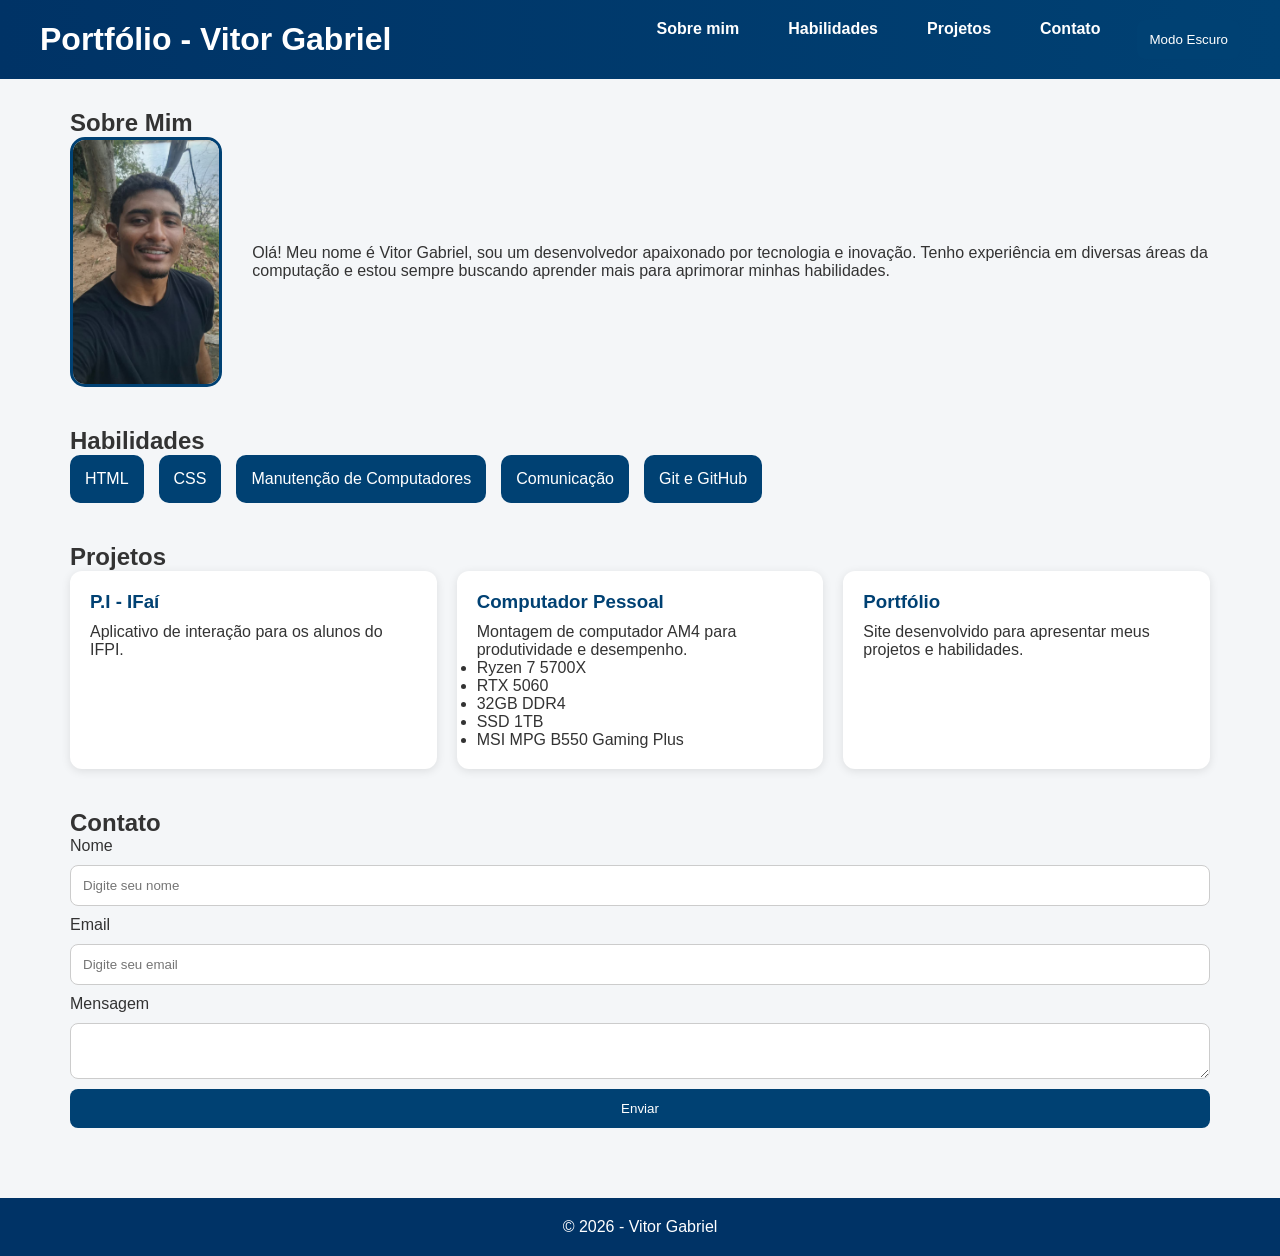
==== codigo/index.html @ a399eb50 "04" ====
<!DOCTYPE html>
<html lang="pt-BR">

<head>
    <meta charset="UTF-8">
    <meta name="viewport" content="width=device-width, initial-scale=1.0">
    <title>Portfólio | Vitor Gabriel</title>
    <link rel="stylesheet" href="../codigo_css/index.css">
</head>

<body>

<header>
    <h1>Portfólio - Vitor Gabriel</h1>

    <nav>
        <ul class="menu">
            <li><a href="#sobre">Sobre mim</a></li>
            <li><a href="#habilidades">Habilidades</a></li>
            <li><a href="#projetos">Projetos</a></li>
            <li><a href="#contato">Contato</a></li>
            <li><button type="button" onclick="toggleTheme()">Modo Escuro</button></li>
        </ul>
    </nav>
</header>

<main>

<section id="sobre">
    <h2>Sobre Mim</h2>

    <div class="sobre-container">

        <img src="../assets/f1.jpeg" alt="Foto de Vitor Gabriel">

        <p>
            Olá! Meu nome é Vitor Gabriel, sou um desenvolvedor apaixonado por tecnologia
            e inovação. Tenho experiência em diversas áreas da computação e estou sempre
            buscando aprender mais para aprimorar minhas habilidades.
        </p>

    </div>
</section>

<section id="habilidades">
    <h2>Habilidades</h2>

    <ul class="lista-habilidades">
        <li>HTML</li>
        <li>CSS</li>
        <li>Manutenção de Computadores</li>
        <li>Comunicação</li>
        <li>Git e GitHub</li>
    </ul>
</section>

<section id="projetos">

    <h2>Projetos</h2>

    <div class="cards">

        <article class="card">
            <h3>P.I - IFaí</h3>
            <p>Aplicativo de interação para os alunos do IFPI.</p>
        </article>

        <article class="card">
            <h3>Computador Pessoal</h3>

            <p>Montagem de computador AM4 para produtividade e desempenho.</p>

            <ul>
                <li>Ryzen 7 5700X</li>
                <li>RTX 5060</li>
                <li>32GB DDR4</li>
                <li>SSD 1TB</li>
                <li>MSI MPG B550 Gaming Plus</li>
            </ul>
        </article>

        <article class="card">
            <h3>Portfólio</h3>
            <p>Site desenvolvido para apresentar meus projetos e habilidades.</p>
        </article>

    </div>

</section>

<section id="contato">

    <h2>Contato</h2>

    <form>

        <label for="name">Nome</label>
        <input type="text" id="name" placeholder="Digite seu nome">

        <label for="email">Email</label>
        <input type="email" id="email" placeholder="Digite seu email">

        <label for="message">Mensagem</label>
        <textarea id="message"></textarea>

        <button type="submit">Enviar</button>

    </form>

</section>

</main>

<footer>
    © 2026 - Vitor Gabriel
</footer>
<script src="script.js"></script>
</body>
</html>
---- codigo_css/index.css ----
*{
    margin:0;
    padding:0;
    box-sizing:border-box;
}

body{
    font-family: Arial, Helvetica, sans-serif;
    background:#f4f6f8;
    color:#333;
}

/* CABEÇALHO */

header{
    background:linear-gradient(to right,#003366,#004173);
    color:white;

    display:flex;
    justify-content:space-between;
    align-items:center;

    padding:20px 40px;
}

.menu{
    display:flex;
    list-style:none;
    gap:25px;
}

.menu a{
    text-decoration:none;
    color:white;
    font-weight:bold;

    padding:8px 12px;

    transition:.3s;
}

.menu a:hover{
    background:#7cdaf9;
    color:#003366;
    border-radius:8px;
}

/* CONTEÚDO */

main{
    max-width:1200px;
    margin:auto;
    padding:30px;
}

section{
    margin-bottom:40px;
}

/* SOBRE */

.sobre-container{
    display:flex;
    align-items:center;
    gap:30px;
}

.sobre-container img{
    width:250px;
    height:250px;
    border-radius:15px;
    object-fit:cover;
    border:3px solid #004173;
}

/* HABILIDADES */

.lista-habilidades{
    display:flex;
    gap:15px;
    flex-wrap:wrap;

    list-style:none;
}

.lista-habilidades li{
    background:#004173;
    color:white;

    padding:15px;

    border-radius:10px;
}

/* PROJETOS */

.cards{
    display:grid;

    grid-template-columns:
    repeat(auto-fit,minmax(300px,1fr));

    gap:20px;
}

.card{
    background:white;

    padding:20px;

    border-radius:12px;

    box-shadow:
    0 2px 10px rgba(0,0,0,.1);
}

.card h3{
    color:#004173;
    margin-bottom:10px;
}

/* CONTATO */

form{
    display:flex;
    flex-direction:column;
    gap:10px;
}

input,
textarea{
    padding:12px;

    border:1px solid #ccc;

    border-radius:8px;
}

button{
    background:#004173;
    color:white;

    border:none;

    padding:12px;

    border-radius:8px;

    cursor:pointer;
}

button:hover{
    background:#0055aa;
}

/* RODAPÉ */

footer{
    text-align:center;

    padding:20px;

    background:#003366;

    color:white;
}

/* RESPONSIVIDADE */

@media (max-width:768px){

    header{
        flex-direction:column;
        gap:15px;
    }

    .menu{
        flex-direction:column;
        align-items:center;
    }

    .sobre-container{
        flex-direction:column;
        text-align:center;
    }

}
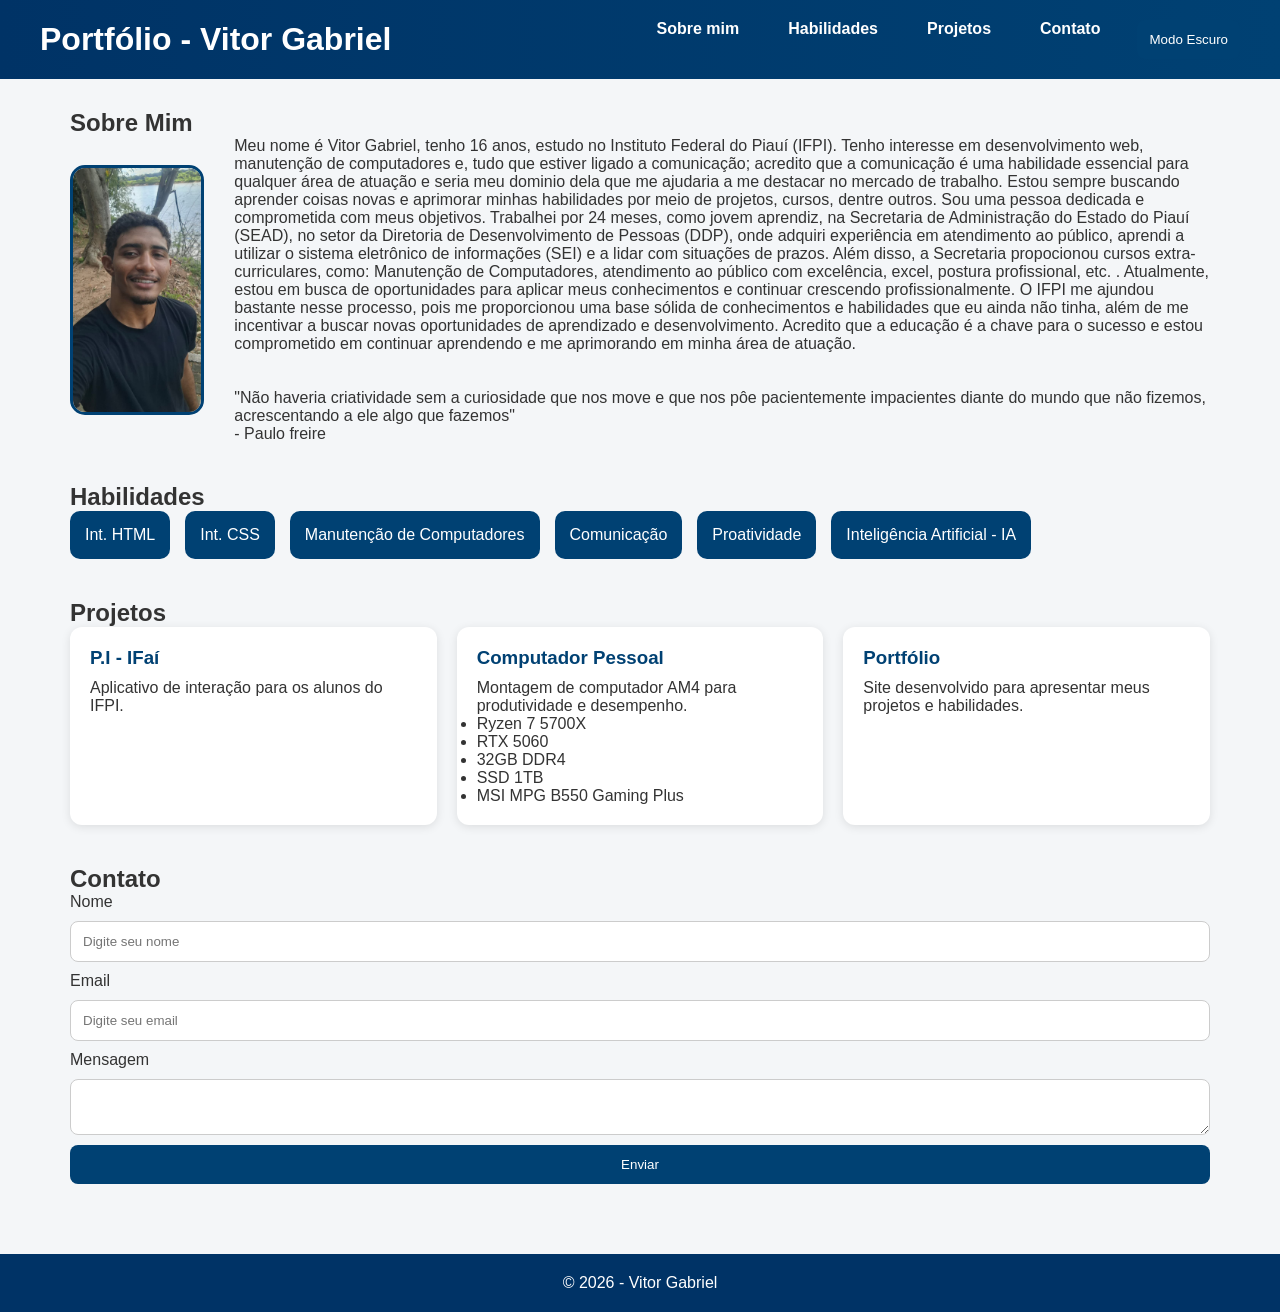
==== commit 0c3e19f1: "05" ====
--- a/codigo/index.html
+++ b/codigo/index.html
@@ -34,9 +34,14 @@
         <img src="../assets/f1.jpeg" alt="Foto de Vitor Gabriel">
 
         <p>
-            Olá! Meu nome é Vitor Gabriel, sou um desenvolvedor apaixonado por tecnologia
-            e inovação. Tenho experiência em diversas áreas da computação e estou sempre
-            buscando aprender mais para aprimorar minhas habilidades.
+            Meu nome é Vitor Gabriel, tenho 16 anos, estudo no Instituto Federal do Piauí (IFPI). Tenho interesse em desenvolvimento web, manutenção de computadores e, tudo que estiver ligado a comunicação; acredito que a comunicação é uma habilidade essencial para qualquer área de atuação e seria meu dominio dela que me ajudaria a me destacar no mercado de trabalho.
+            Estou sempre buscando aprender coisas novas e aprimorar minhas habilidades por meio de projetos, cursos, dentre outros. 
+            Sou uma pessoa dedicada e comprometida com meus objetivos. Trabalhei por 24 meses, como jovem aprendiz, na Secretaria de Administração do Estado do Piauí (SEAD), no setor da Diretoria de Desenvolvimento de Pessoas (DDP), onde adquiri experiência em atendimento ao público, aprendi a utilizar o sistema eletrônico de informações (SEI) e a lidar com situações de prazos. Além disso, a Secretaria  propocionou cursos extra-curriculares, como: Manutenção de Computadores, atendimento ao público com excelência, excel, postura profissional, etc. . Atualmente, estou em busca de oportunidades para aplicar meus conhecimentos e continuar crescendo profissionalmente.
+            O IFPI me ajundou bastante nesse processo, pois me proporcionou uma base sólida de conhecimentos e habilidades que eu ainda não tinha, além de me incentivar a buscar novas oportunidades de aprendizado e desenvolvimento. Acredito que a educação é a chave para o sucesso e estou comprometido em continuar aprendendo e me aprimorando em minha área de atuação.
+            <br><br><br>
+            "Não haveria criatividade sem a curiosidade que nos move e que nos pôe pacientemente impacientes diante do mundo que não fizemos, acrescentando a ele algo que fazemos"
+            <br> - Paulo freire
+
         </p>
 
     </div>
@@ -46,11 +51,12 @@
     <h2>Habilidades</h2>
 
     <ul class="lista-habilidades">
-        <li>HTML</li>
-        <li>CSS</li>
+        <li>Int. HTML</li>
+        <li>Int. CSS</li>
         <li>Manutenção de Computadores</li>
         <li>Comunicação</li>
-        <li>Git e GitHub</li>
+        <li>Proatividade</li>
+        <li>Inteligência Artificial - IA</li>
     </ul>
 </section>
 
@@ -114,6 +120,6 @@
 <footer>
     © 2026 - Vitor Gabriel
 </footer>
-<script src="script.js"></script>
+<script src="../js/script.js"></script>
 </body>
 </html>
--- a/codigo_css/index.css
+++ b/codigo_css/index.css
@@ -185,3 +185,109 @@
     }
 
 }
+
+/*MODO ESCURO */
+
+.dark-mode{
+    background:#121212;
+    color:#f5f5f5;
+}
+
+.dark-mode header{
+    background:linear-gradient(to right,#0d0d0d,#1a1a1a);
+}
+
+.dark-mode .card{
+    background:#1f1f1f;
+    color:white;
+}
+
+.dark-mode .card h3{
+    color:#7cdaf9;
+}
+
+.dark-mode input,
+.dark-mode textarea{
+    background:#2a2a2a;
+    color:white;
+    border:1px solid #555;
+}
+
+.dark-mode footer{
+    background:#0d0d0d;
+}
+
+.dark-mode .lista-habilidades li{
+    background:#222;
+    border:1px solid #7cdaf9;
+}
+
+.dark-mode .sobre-container img{
+    border:3px solid #7cdaf9;
+}
+
+/* Scroll personalizado */
+
+/* Chrome, Edge e Opera */
+::-webkit-scrollbar {
+    width: 12px;
+}
+
+::-webkit-scrollbar-track {
+    background: #e9ecef;
+}
+
+::-webkit-scrollbar-thumb {
+    background: linear-gradient(180deg, #7cdaf9, #4dabf7);
+    border-radius: 10px;
+    border: 2px solid #e9ecef;
+}
+
+::-webkit-scrollbar-thumb:hover {
+    background: linear-gradient(180deg, #4dabf7, #339af0);
+}
+
+/* Firefox */
+html {
+    scrollbar-width: thin;
+    scrollbar-color: #4dabf7 #e9ecef;
+}
+
+/* Animação de entrada */
+
+@keyframes fadeUp {
+    from {
+        opacity: 0;
+        transform: translateY(40px);
+    }
+
+    to {
+        opacity: 1;
+        transform: translateY(0);
+    }
+}
+
+section {
+    animation: fadeUp 1s ease;
+}
+
+.card {
+    transition: all 0.4s ease;
+}
+
+.card:hover {
+    transform: translateY(-10px) scale(1.03);
+    box-shadow: 0 10px 25px rgba(0,0,0,0.2);
+}
+
+button {
+    transition: all 0.3s ease;
+}
+
+button:hover {
+    transform: scale(1.08);
+}
+
+button:active {
+    transform: scale(0.95);
+}
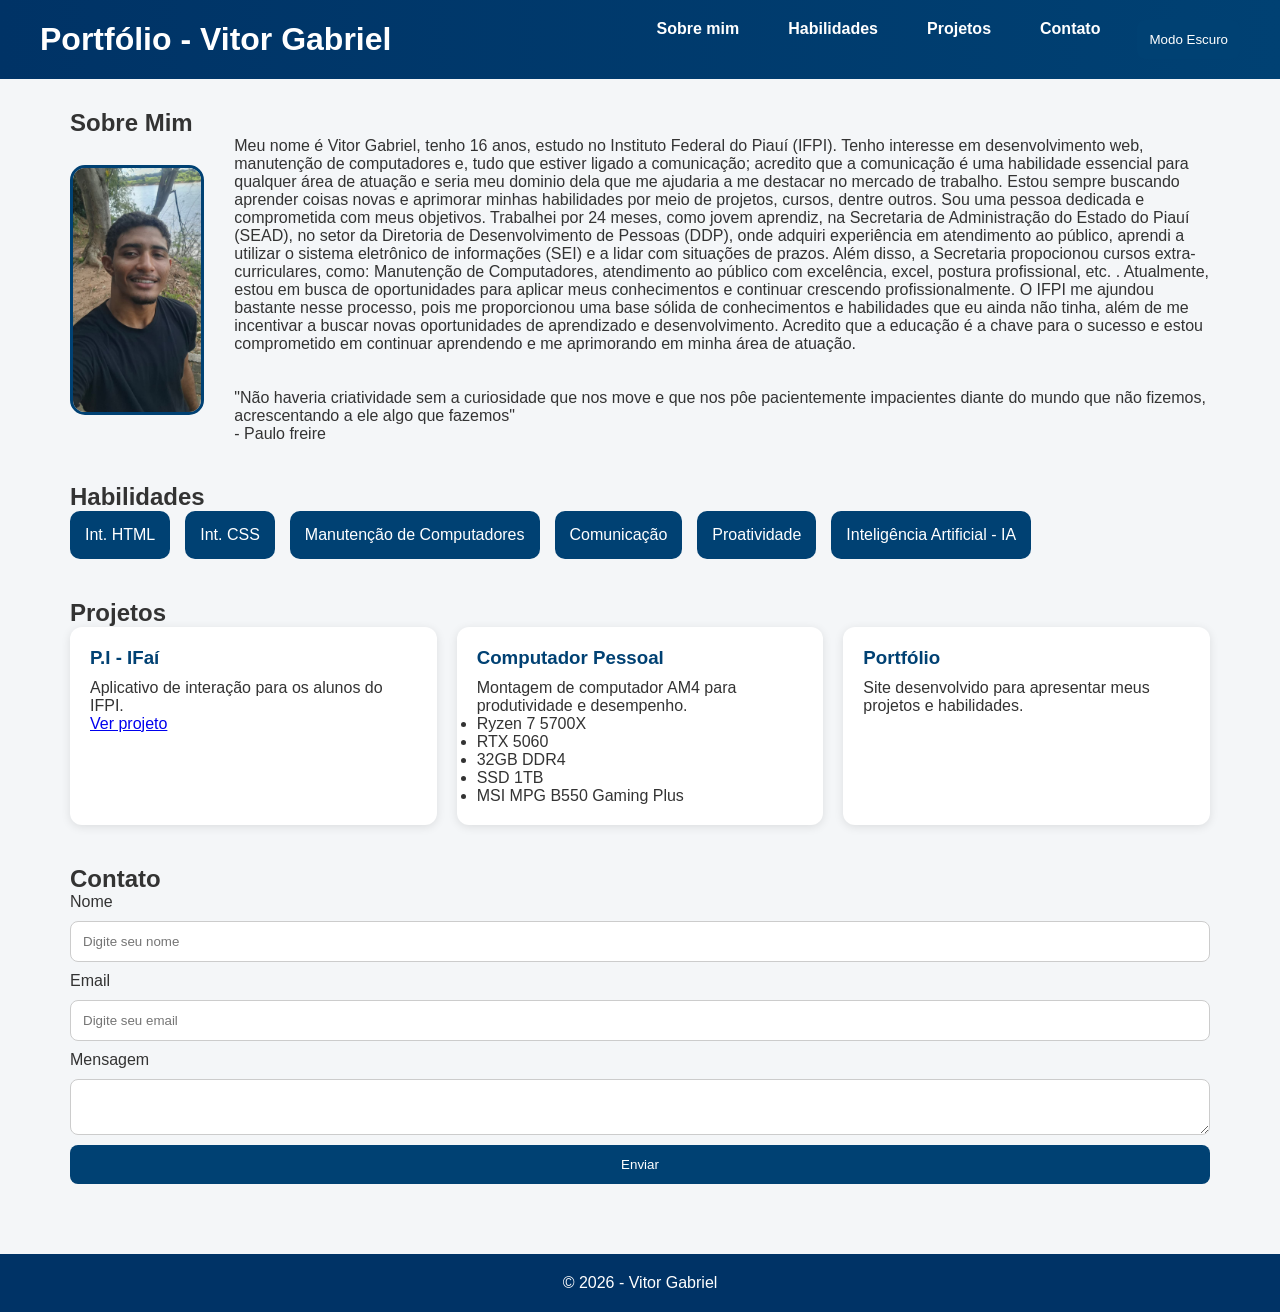
==== commit 3cfee85d: "06" ====
--- a/codigo/index.html
+++ b/codigo/index.html
@@ -69,6 +69,7 @@
         <article class="card">
             <h3>P.I - IFaí</h3>
             <p>Aplicativo de interação para os alunos do IFPI.</p>
+            <a href="https://ifai.eneagonlosamigos.workers.dev" target="_blank">Ver projeto</a>
         </article>
 
         <article class="card">
